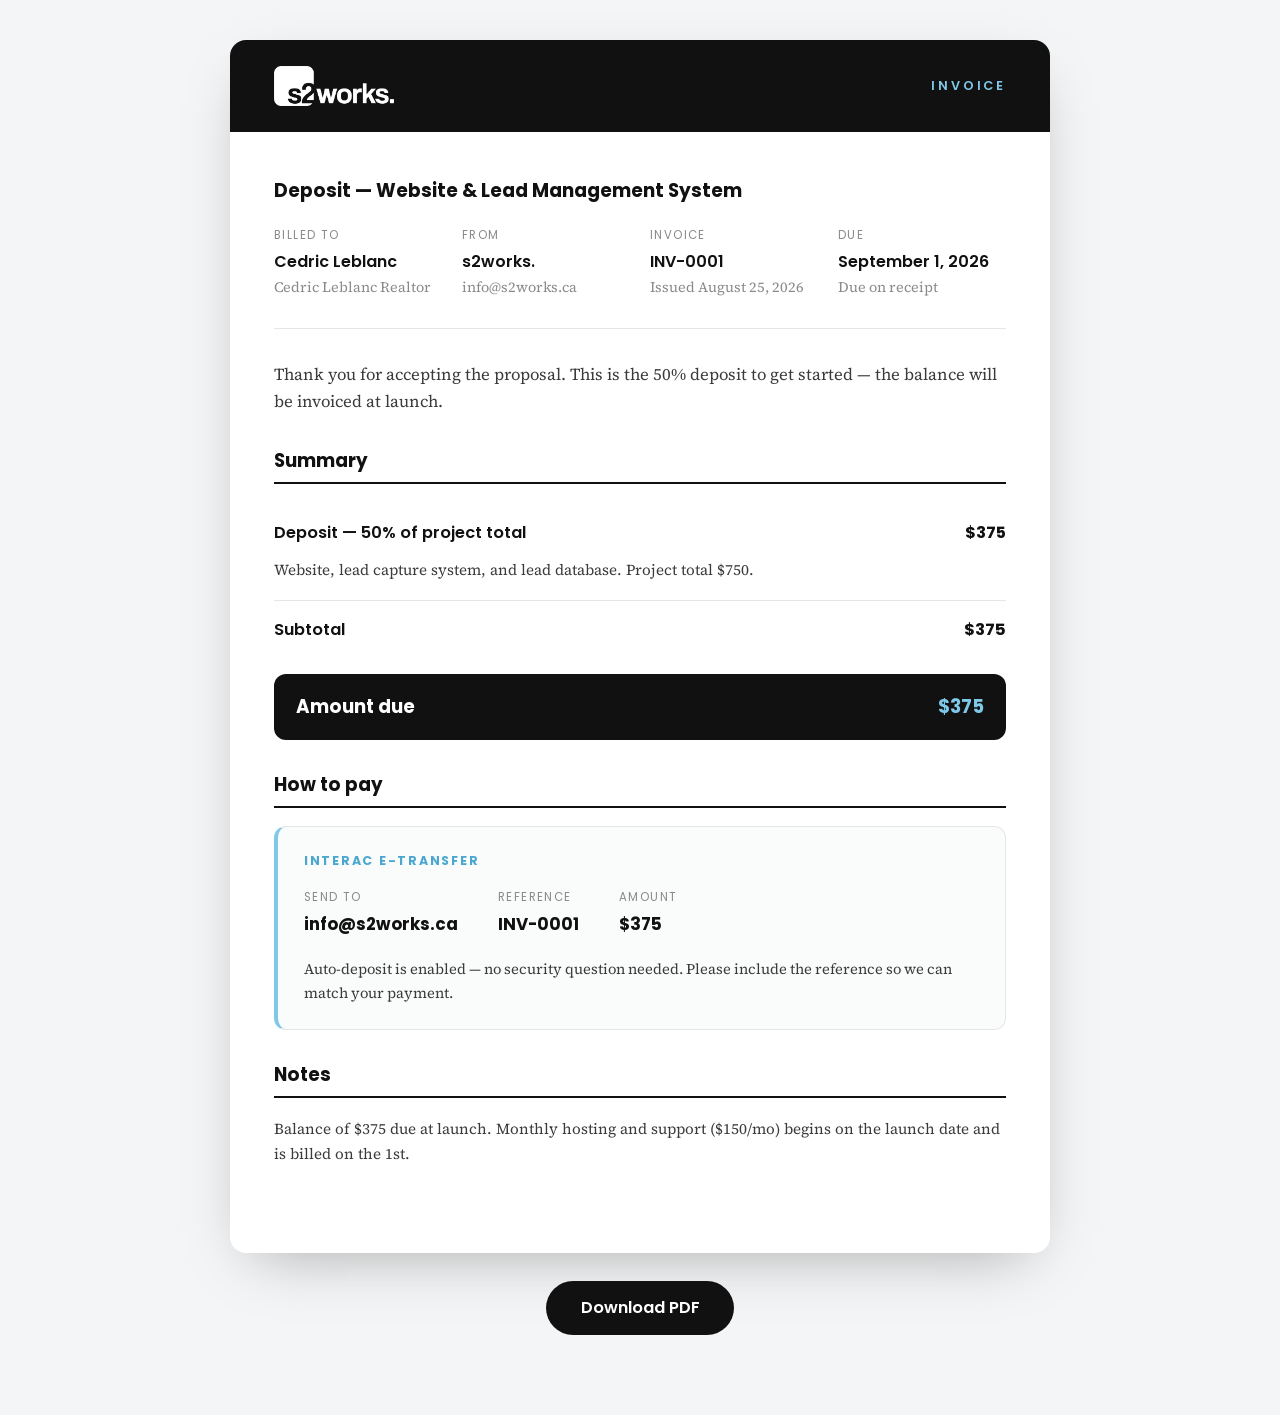
==== invoice/index.html @ 14b8d905 "Add invoice page with e-Transfer payment and invoice generator New /invoice?id= page mirroring the p" ====
<!DOCTYPE html>
<html lang="en">
<head>
  <meta charset="UTF-8">
  <meta name="viewport" content="width=device-width, initial-scale=1.0">
  <title>Invoice — s2works.</title>
  <meta name="robots" content="noindex, nofollow">
  <link rel="icon" href="/assets/favicon.ico" sizes="any">
  <link rel="icon" type="image/png" sizes="32x32" href="/assets/favicon-32x32.png">
  <link rel="preconnect" href="https://fonts.googleapis.com">
  <link rel="preconnect" href="https://fonts.gstatic.com" crossorigin>
  <link href="https://fonts.googleapis.com/css2?family=Poppins:wght@500;600;700;800&family=Source+Serif+4:opsz,wght@8..60,400;8..60,600&display=swap" rel="stylesheet">
  <!-- proposal.css doubles as the shared document stylesheet for both docs -->
  <link rel="stylesheet" href="/proposal/proposal.css">
  <link rel="stylesheet" href="/invoice/invoice.css">
</head>
<body>

  <div id="state-loading" class="state-msg">
    <div class="spinner" aria-hidden="true"></div>
    <p>Loading your invoice…</p>
  </div>

  <div id="state-error" class="state-msg" hidden>
    <h1>Invoice not found</h1>
    <p>This invoice link may be incorrect or has expired. Please check the link, or contact us at <a href="mailto:info@s2works.ca">info@s2works.ca</a>.</p>
  </div>

  <main id="invoice" class="wrap" hidden>
    <article class="proposal-doc" id="invoice-doc">

      <header class="doc-header">
        <img src="/assets/logo-white.png" alt="s2works" class="doc-logo">
        <span class="doc-label">Invoice</span>
      </header>

      <div class="doc-body">

        <section class="doc-title-block">
          <div class="title-row">
            <h1 id="i-title">Invoice</h1>
            <span class="paid-badge" id="paid-badge" hidden>Paid</span>
          </div>
          <div class="doc-meta inv-meta">
            <div>
              <span class="meta-label">Billed to</span>
              <span class="meta-value" id="i-client"></span>
              <span class="meta-sub" id="i-company"></span>
            </div>
            <div>
              <span class="meta-label">From</span>
              <span class="meta-value">s2works.</span>
              <span class="meta-sub">info@s2works.ca</span>
            </div>
            <div>
              <span class="meta-label">Invoice</span>
              <span class="meta-value" id="i-number"></span>
              <span class="meta-sub" id="i-issued"></span>
            </div>
            <div>
              <span class="meta-label">Due</span>
              <span class="meta-value" id="i-due"></span>
              <span class="meta-sub" id="i-terms-short"></span>
            </div>
          </div>
        </section>

        <section class="doc-section" id="i-intro-section">
          <p class="doc-intro" id="i-intro"></p>
        </section>

        <section class="doc-section">
          <h2 class="section-heading">Summary</h2>
          <div class="items" id="i-items"></div>
          <div class="totals">
            <div class="items-summary">
              <div class="summary-row" id="row-subtotal" hidden>
                <span>Subtotal</span>
                <span id="i-subtotal"></span>
              </div>
              <div class="summary-row" id="row-tax" hidden>
                <span id="i-tax-label">Tax</span>
                <span id="i-tax"></span>
              </div>
            </div>
            <div class="items-total">
              <span id="i-total-label">Amount due</span>
              <span id="i-total"></span>
            </div>
          </div>
        </section>

        <!-- Payment instructions (hidden once paid) -->
        <section class="doc-section pay-section" id="pay-section">
          <h2 class="section-heading">How to pay</h2>
          <div class="pay-card">
            <p class="pay-kicker">Interac e-Transfer</p>
            <dl class="pay-grid">
              <div><dt>Send to</dt><dd id="pay-email">info@s2works.ca</dd></div>
              <div><dt>Reference</dt><dd id="pay-ref"></dd></div>
              <div><dt>Amount</dt><dd id="pay-amount"></dd></div>
            </dl>
            <p class="pay-note" id="pay-note">Auto-deposit is enabled — no security question needed. Please include the reference so we can match your payment.</p>
          </div>
        </section>

        <!-- Paid confirmation (shown once paid) -->
        <section class="doc-section" id="paid-section" hidden>
          <div class="paid-card">
            <p class="paid-line">✓ Paid in full — thank you.</p>
            <p class="paid-date" id="paid-date"></p>
          </div>
        </section>

        <section class="doc-section" id="i-notes-section">
          <h2 class="section-heading">Notes</h2>
          <div class="doc-terms" id="i-notes"></div>
        </section>

      </div>
    </article>

    <div class="doc-actions no-print">
      <button type="button" class="btn btn-outline-dark btn-lg" id="btn-pdf">Download PDF</button>
    </div>
  </main>

  <script src="/assets/html2pdf.bundle.min.js"></script>
  <script src="/invoice/invoice.js"></script>
</body>
</html>
---- proposal/proposal.css ----
/* ============================================================
   s2works — Proposal page
   ============================================================ */
:root {
  --ink: #111111;
  --ink-deep: #000000;
  --blue-accent: #7ec8e8;
  --blue-accent-dark: #4aa8d0;
  --white: #ffffff;
  --paper: #f4f5f6;
  --gray-text: #3a3a3a;
  --muted: #8a8a8a;
  --border: #e5e5e5;
  --radius: 16px;
  --font-heading: 'Poppins', system-ui, sans-serif;
  --font-body: 'Source Serif 4', Georgia, serif;
}

* { margin: 0; padding: 0; box-sizing: border-box; }

[hidden] { display: none !important; }

body {
  font-family: var(--font-body);
  color: var(--gray-text);
  background: var(--paper);
  line-height: 1.65;
  -webkit-font-smoothing: antialiased;
}

h1, h2, h3 { font-family: var(--font-heading); color: var(--ink); line-height: 1.2; }

/* ---- State messages ---- */
.state-msg {
  min-height: 70vh;
  display: flex;
  flex-direction: column;
  align-items: center;
  justify-content: center;
  text-align: center;
  padding: 40px 24px;
  gap: 14px;
}
.state-msg h1 { font-size: 1.8rem; }
.state-msg a { color: var(--blue-accent-dark); }
.spinner {
  width: 38px; height: 38px;
  border: 3px solid var(--border);
  border-top-color: var(--blue-accent-dark);
  border-radius: 50%;
  animation: spin 0.8s linear infinite;
}
@keyframes spin { to { transform: rotate(360deg); } }

/* ---- Layout ---- */
.wrap { max-width: 860px; margin: 0 auto; padding: 40px 20px 80px; }

.proposal-doc {
  background: var(--white);
  border-radius: var(--radius);
  overflow: hidden;
  box-shadow: 0 20px 60px -24px rgba(0, 0, 0, 0.35);
}

/* ---- Header band ---- */
.doc-header {
  background: var(--ink);
  display: flex;
  align-items: center;
  justify-content: space-between;
  padding: 26px 44px;
}
.doc-logo { height: 40px; width: auto; display: block; }
.doc-label {
  font-family: var(--font-heading);
  font-weight: 600;
  font-size: 0.8rem;
  letter-spacing: 0.22em;
  text-transform: uppercase;
  color: var(--blue-accent);
}

.doc-body { padding: 48px 44px 52px; }

/* ---- Title block ---- */
.doc-title-block { border-bottom: 1px solid var(--border); padding-bottom: 28px; margin-bottom: 32px; }
#p-title { font-size: clamp(1.7rem, 4vw, 2.4rem); font-weight: 800; margin-bottom: 24px; }

.doc-meta { display: grid; grid-template-columns: repeat(3, 1fr); gap: 20px; }
.doc-meta > div { display: flex; flex-direction: column; }
.meta-label {
  font-family: var(--font-heading);
  font-size: 0.72rem;
  letter-spacing: 0.12em;
  text-transform: uppercase;
  color: var(--muted);
  margin-bottom: 4px;
}
.meta-value { font-family: var(--font-heading); font-weight: 600; color: var(--ink); font-size: 1rem; }
.meta-sub { font-size: 0.9rem; color: var(--muted); }

/* ---- Sections ---- */
.doc-section { margin-bottom: 34px; }
.section-heading {
  font-size: 1.15rem;
  font-weight: 700;
  margin-bottom: 18px;
  padding-bottom: 10px;
  border-bottom: 2px solid var(--ink);
}
.doc-intro { font-size: 1.05rem; }

/* ---- Line items ---- */
.items { display: flex; flex-direction: column; }
.item-group-label {
  font-family: var(--font-heading);
  font-size: 0.72rem;
  font-weight: 600;
  letter-spacing: 0.14em;
  text-transform: uppercase;
  color: var(--muted);
  margin-top: 20px;
  padding-bottom: 4px;
}
.item-group-label:first-child { margin-top: 4px; }
.item {
  display: grid;
  grid-template-columns: 1fr auto;
  gap: 8px 24px;
  padding: 18px 0;
  border-bottom: 1px solid var(--border);
}
.item-name { font-family: var(--font-heading); font-weight: 600; color: var(--ink); font-size: 1.02rem; }
.item-price { font-family: var(--font-heading); font-weight: 700; color: var(--ink); white-space: nowrap; text-align: right; }
.item-desc { grid-column: 1 / -1; font-size: 0.95rem; color: var(--gray-text); margin-top: 2px; }

.item-was {
  color: var(--muted);
  text-decoration: line-through;
  font-weight: 600;
  margin-right: 6px;
}

.items-summary { margin-top: 6px; }
.summary-row {
  display: flex;
  justify-content: space-between;
  align-items: baseline;
  padding: 10px 0;
  font-family: var(--font-heading);
  font-size: 1.02rem;
}
.summary-row span:first-child { font-weight: 600; color: var(--ink); }
.summary-row span:last-child { font-weight: 700; color: var(--ink); }
.summary-discount span:last-child { color: #1c8a4e; }

.items-total {
  display: flex;
  justify-content: space-between;
  align-items: baseline;
  margin-top: 20px;
  padding: 18px 22px;
  background: var(--ink);
  color: var(--white);
  border-radius: 12px;
  font-family: var(--font-heading);
  font-weight: 700;
  font-size: 1.15rem;
}
.items-total span:last-child { color: var(--blue-accent); }

/* ---- Terms ---- */
.doc-terms { font-size: 0.95rem; }
.doc-terms p { margin-bottom: 0.8em; }
.doc-terms p:last-child { margin-bottom: 0; }

/* ---- Signature ---- */
.sign-section { border-top: 1px solid var(--border); padding-top: 30px; }
.sign-instructions { margin-bottom: 16px; }

.sig-pad-wrap {
  position: relative;
  border: 2px dashed #c8ccce;
  border-radius: 12px;
  background: #fafbfb;
  height: 170px;
  overflow: hidden;
}
.sig-pad { position: absolute; inset: 0; width: 100%; height: 100%; touch-action: none; cursor: crosshair; }
.sig-placeholder {
  position: absolute;
  top: 50%; left: 50%;
  transform: translate(-50%, -50%);
  font-family: var(--font-heading);
  color: #c2c6c8;
  font-size: 1.1rem;
  pointer-events: none;
}
.sig-clear {
  position: absolute;
  top: 10px; right: 12px;
  background: var(--white);
  border: 1px solid var(--border);
  border-radius: 999px;
  padding: 5px 14px;
  font-family: var(--font-heading);
  font-size: 0.82rem;
  color: var(--gray-text);
  cursor: pointer;
}
.sig-clear:hover { border-color: var(--ink); }

.sign-fields { display: grid; grid-template-columns: 1fr 1fr; gap: 18px; margin: 20px 0 6px; }
.field { display: flex; flex-direction: column; gap: 6px; }
.field span {
  font-family: var(--font-heading);
  font-size: 0.78rem;
  letter-spacing: 0.08em;
  text-transform: uppercase;
  color: var(--muted);
}
.field input {
  font-family: var(--font-body);
  font-size: 1rem;
  color: var(--ink);
  padding: 12px 16px;
  border: 1px solid var(--border);
  border-radius: 10px;
  background: var(--white);
}
.field input:focus { outline: none; border-color: var(--blue-accent-dark); box-shadow: 0 0 0 3px rgba(126, 200, 232, 0.35); }
.field input[readonly] { background: var(--paper); color: var(--muted); }

.sign-status { min-height: 1.2em; margin: 12px 0; font-size: 0.92rem; color: #c0392b; }

/* ---- Signed state ---- */
.signed-box {
  display: flex;
  align-items: flex-end;
  gap: 24px;
  padding: 20px 24px;
  border: 1px solid var(--border);
  border-radius: 12px;
  background: #fafbfb;
}
.signed-img { height: 90px; max-width: 60%; object-fit: contain; }
.signed-meta { display: flex; flex-direction: column; border-top: 2px solid var(--ink); padding-top: 6px; }
.signed-name { font-family: var(--font-heading); font-weight: 600; color: var(--ink); }
.signed-date { font-size: 0.88rem; color: var(--muted); }
.signed-confirm { margin-top: 16px; font-family: var(--font-heading); font-weight: 600; color: #1c8a4e; }

/* ---- Buttons ---- */
.btn {
  display: inline-block;
  font-family: var(--font-heading);
  font-weight: 600;
  font-size: 0.95rem;
  padding: 0.8em 1.9em;
  border-radius: 999px;
  border: 0;
  cursor: pointer;
  text-decoration: none;
  transition: transform 0.15s ease, background 0.15s ease, color 0.15s ease;
}
.btn:hover { transform: translateY(-2px); }
.btn-lg { font-size: 1.02rem; padding: 0.9em 2.1em; }
.btn-primary { background: var(--blue-accent); color: var(--ink-deep); margin-top: 14px; }
.btn-primary:hover { background: var(--blue-accent-dark); }
.btn-primary:disabled { opacity: 0.55; cursor: default; transform: none; }
.btn-outline-dark { background: var(--ink); color: var(--white); }
.btn-outline-dark:hover { background: var(--ink-deep); }

.doc-actions { display: flex; justify-content: center; margin-top: 28px; }

/* ---- Responsive ---- */
@media (max-width: 620px) {
  .doc-header { padding: 20px 24px; }
  .doc-body { padding: 34px 24px 40px; }
  .doc-meta { grid-template-columns: 1fr; gap: 16px; }
  .sign-fields { grid-template-columns: 1fr; }
  .signed-box { flex-direction: column; align-items: flex-start; gap: 14px; }
  .signed-img { max-width: 100%; }
}

/* ---- Keep key blocks intact across PDF / print page breaks ---- */
.item,
.items-total,
.signed-box {
  break-inside: avoid;
  page-break-inside: avoid;
}

/* ---- Export / print: hide interactive controls ---- */
.exporting .no-print, .exporting .sig-clear { display: none !important; }
@media print {
  body { background: #fff; }
  .no-print { display: none !important; }
  .wrap { padding: 0; max-width: none; }
  .proposal-doc { box-shadow: none; border-radius: 0; }
}
---- invoice/invoice.css ----
/* ============================================================
   s2works — Invoice page (extends /proposal/proposal.css)
   ============================================================ */

/* four-column meta instead of the proposal's three */
.inv-meta { grid-template-columns: repeat(4, 1fr); }

.title-row {
  display: flex;
  align-items: center;
  gap: 16px;
  flex-wrap: wrap;
  margin-bottom: 24px;
}
.title-row h1 { margin-bottom: 0; }

.paid-badge {
  font-family: var(--font-heading);
  font-weight: 700;
  font-size: 0.8rem;
  letter-spacing: 0.12em;
  text-transform: uppercase;
  color: #1c8a4e;
  border: 2px solid #1c8a4e;
  border-radius: 999px;
  padding: 5px 16px;
}

/* ---- Payment card ---- */
.pay-card {
  border: 1px solid var(--border);
  border-left: 4px solid var(--blue-accent);
  border-radius: 12px;
  background: #fafbfb;
  padding: 24px 26px;
}
.pay-kicker {
  font-family: var(--font-heading);
  font-weight: 700;
  font-size: 0.78rem;
  letter-spacing: 0.14em;
  text-transform: uppercase;
  color: var(--blue-accent-dark);
  margin-bottom: 16px;
}
.pay-grid {
  display: grid;
  grid-template-columns: repeat(3, auto);
  gap: 22px 40px;
  justify-content: start;
  margin: 0;
}
.pay-grid dt {
  font-family: var(--font-heading);
  font-size: 0.72rem;
  letter-spacing: 0.12em;
  text-transform: uppercase;
  color: var(--muted);
  margin-bottom: 4px;
}
.pay-grid dd {
  margin: 0;
  font-family: var(--font-heading);
  font-weight: 700;
  font-size: 1.05rem;
  color: var(--ink);
  word-break: break-word;
}
.pay-note {
  margin-top: 18px;
  font-size: 0.92rem;
  color: var(--gray-text);
}

/* ---- Paid confirmation ---- */
.paid-card {
  border: 1px solid #cde9d8;
  border-radius: 12px;
  background: #f2faf5;
  padding: 22px 26px;
}
.paid-line {
  font-family: var(--font-heading);
  font-weight: 700;
  font-size: 1.05rem;
  color: #1c8a4e;
}
.paid-date { font-size: 0.92rem; color: var(--gray-text); margin-top: 4px; }

/* keep payment/paid blocks whole in the PDF */
.pay-card, .paid-card { break-inside: avoid; page-break-inside: avoid; }

@media (max-width: 720px) {
  .inv-meta { grid-template-columns: repeat(2, 1fr); }
  .pay-grid { grid-template-columns: 1fr; gap: 16px; }
}
@media (max-width: 620px) {
  .inv-meta { grid-template-columns: 1fr; }
}
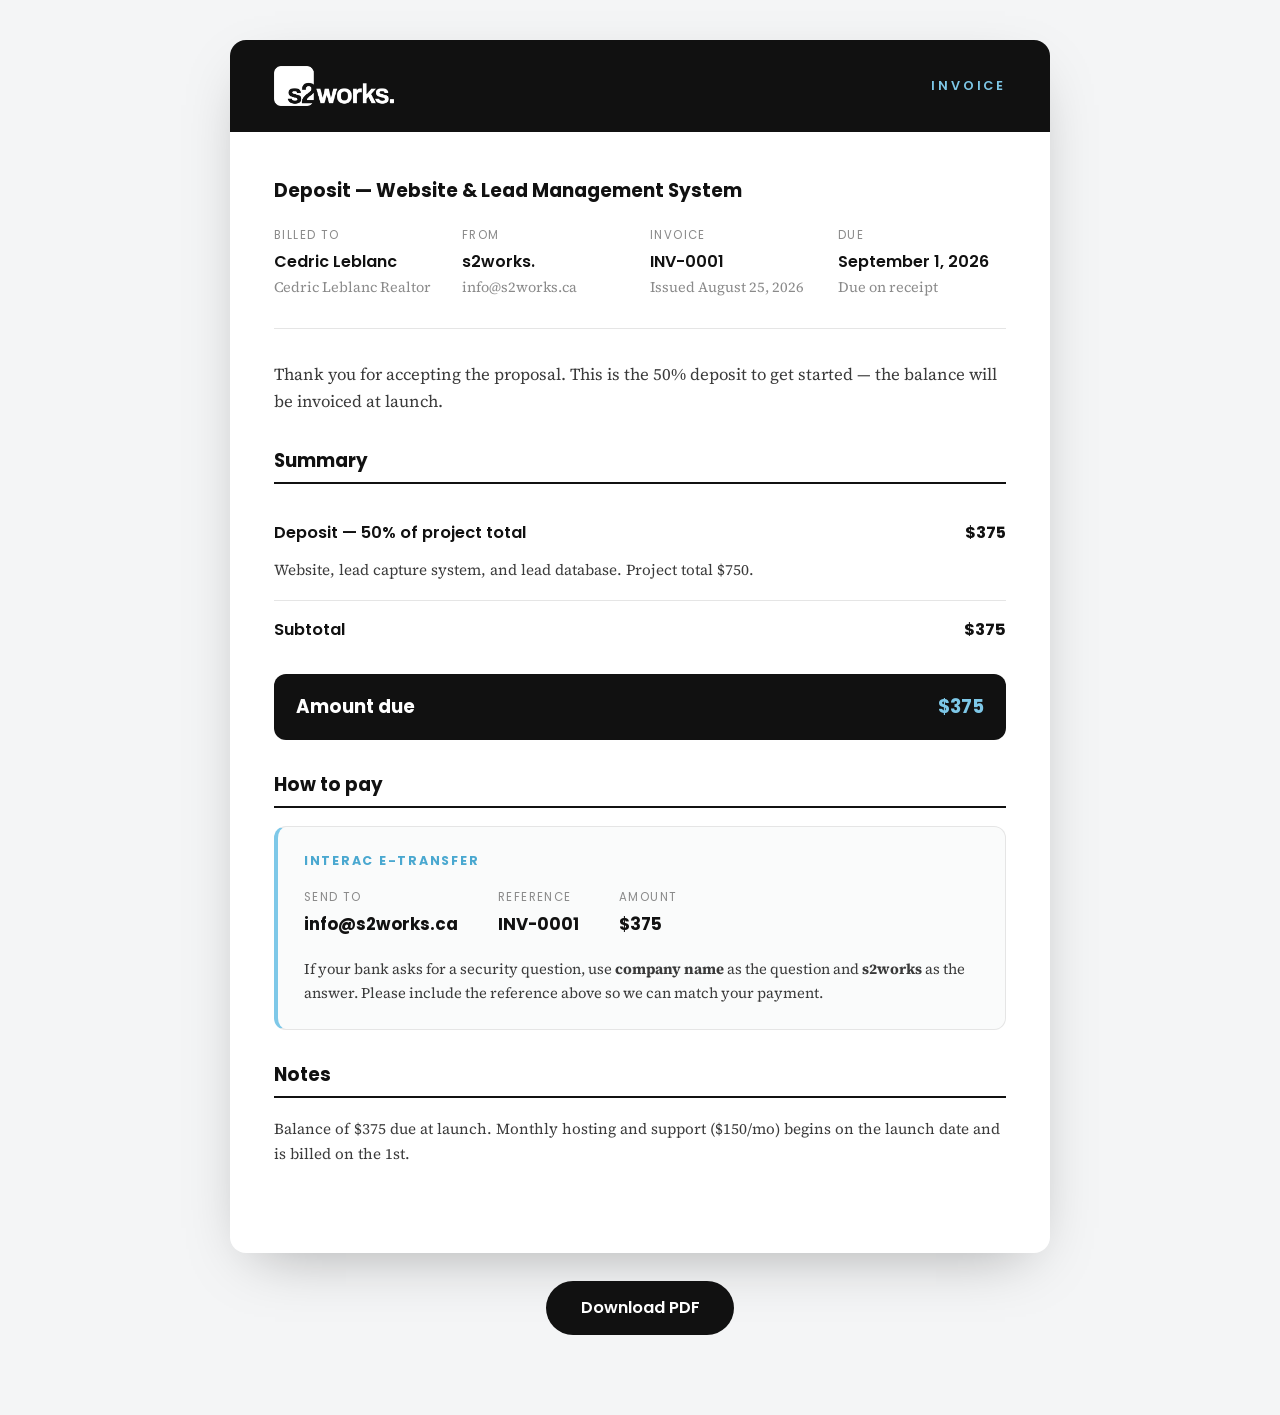
==== commit f2783513: "Replace auto-deposit note with e-Transfer security question details Tell clients to use 'company nam" ====
--- a/invoice/index.html
+++ b/invoice/index.html
@@ -100,7 +100,7 @@
               <div><dt>Reference</dt><dd id="pay-ref"></dd></div>
               <div><dt>Amount</dt><dd id="pay-amount"></dd></div>
             </dl>
-            <p class="pay-note" id="pay-note">Auto-deposit is enabled — no security question needed. Please include the reference so we can match your payment.</p>
+            <p class="pay-note" id="pay-note">If your bank asks for a security question, use <strong>company name</strong> as the question and <strong>s2works</strong> as the answer. Please include the reference above so we can match your payment.</p>
           </div>
         </section>
 
